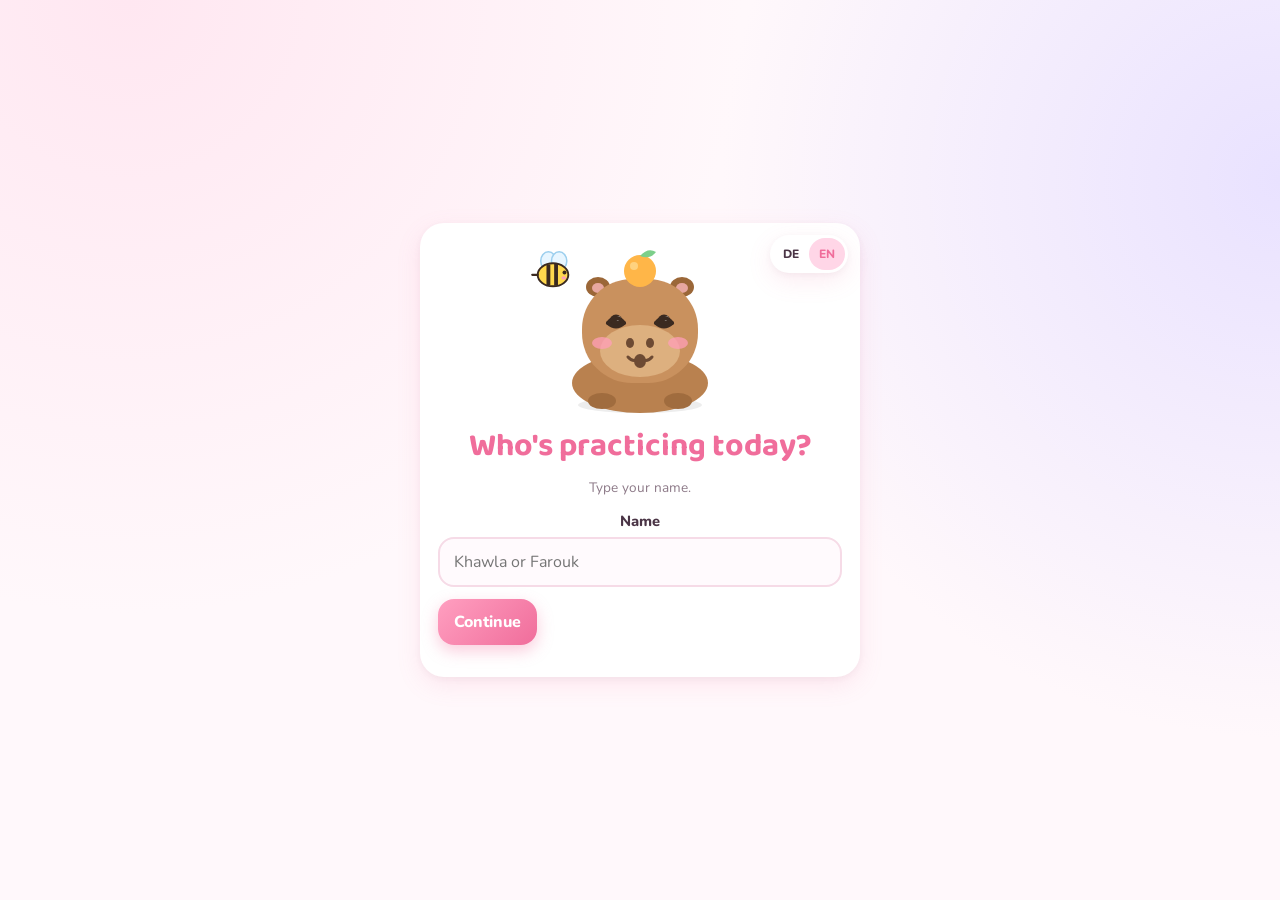
==== index.html @ 5848503c "Record by holding the microphone instead of stopping on silence. The mic stays open while the button" ====
<!doctype html>
<html lang="de">
<head>
  <meta charset="utf-8" />
  <meta name="viewport" content="width=device-width, initial-scale=1, viewport-fit=cover" />
  <title>Khawlas Aussprache-Garten 🐹🐝</title>
  <meta name="description" content="Deutsche Aussprache üben – German pronunciation practice for Khawla" />
  <meta name="theme-color" content="#ffd6e7" />
  <link rel="manifest" href="manifest.webmanifest" />
  <link rel="icon" href="icons/icon.svg" type="image/svg+xml" />
  <link rel="apple-touch-icon" href="icons/icon-192.png" />
  <meta name="apple-mobile-web-app-capable" content="yes" />
  <meta name="mobile-web-app-capable" content="yes" />
  <link rel="preconnect" href="https://fonts.googleapis.com" />
  <link rel="preconnect" href="https://fonts.gstatic.com" crossorigin />
  <link href="https://fonts.googleapis.com/css2?family=Baloo+2:wght@600;700;800&family=Nunito:wght@400;600;700;800&display=swap" rel="stylesheet" />
  <link rel="stylesheet" href="styles.css" />
</head>
<body>
  <canvas id="confetti" aria-hidden="true"></canvas>

  <!-- Reusable mascot (capybara with a yuzu + a little bee) -->
  <svg width="0" height="0" style="position:absolute" aria-hidden="true">
    <defs>
      <symbol id="capy" viewBox="0 0 200 170">
        <ellipse cx="100" cy="160" rx="62" ry="8" fill="#000" opacity=".07"/>
        <ellipse cx="100" cy="138" rx="68" ry="30" fill="#b9814f"/>
        <ellipse cx="62" cy="156" rx="14" ry="8" fill="#a06c3e"/>
        <ellipse cx="138" cy="156" rx="14" ry="8" fill="#a06c3e"/>
        <g class="capy-ears">
          <ellipse class="ear-l" cx="58" cy="42" rx="12" ry="10" fill="#9b6738"/>
          <ellipse class="ear-r" cx="142" cy="42" rx="12" ry="10" fill="#9b6738"/>
          <ellipse cx="58" cy="43" rx="6" ry="5" fill="#e7a7a0"/>
          <ellipse cx="142" cy="43" rx="6" ry="5" fill="#e7a7a0"/>
        </g>
        <rect x="42" y="34" width="116" height="104" rx="50" fill="#c9915e"/>
        <ellipse cx="100" cy="106" rx="40" ry="26" fill="#ddb07f"/>
        <g class="eyes-open">
          <circle cx="76" cy="76" r="6.5" fill="#3b2a20"/>
          <circle cx="124" cy="76" r="6.5" fill="#3b2a20"/>
          <circle cx="78.5" cy="73.5" r="2.2" fill="#fff"/>
          <circle cx="126.5" cy="73.5" r="2.2" fill="#fff"/>
        </g>
        <g class="eyes-happy" fill="none" stroke="#3b2a20" stroke-width="4" stroke-linecap="round">
          <path d="M68 78 q8 -10 16 0"/>
          <path d="M116 78 q8 -10 16 0"/>
        </g>
        <g class="eyes-sleepy" fill="none" stroke="#3b2a20" stroke-width="4" stroke-linecap="round">
          <path d="M68 78 q8 7 16 0"/>
          <path d="M116 78 q8 7 16 0"/>
        </g>
        <ellipse cx="62" cy="98" rx="10" ry="6" fill="#ff9fb8" opacity=".75"/>
        <ellipse cx="138" cy="98" rx="10" ry="6" fill="#ff9fb8" opacity=".75"/>
        <ellipse cx="90" cy="98" rx="4" ry="5" fill="#6d4a33"/>
        <ellipse cx="110" cy="98" rx="4" ry="5" fill="#6d4a33"/>
        <path class="mouth-smile" d="M88 112 q6 7 12 0 q6 7 12 0" fill="none" stroke="#6d4a33" stroke-width="3" stroke-linecap="round"/>
        <ellipse class="mouth-o" cx="100" cy="116" rx="6" ry="7" fill="#6d4a33"/>
        <!-- yuzu on head -->
        <g class="yuzu">
          <circle cx="100" cy="26" r="16" fill="#ffb648"/>
          <circle cx="94" cy="21" r="4" fill="#ffd27f"/>
          <path d="M100 11 q8 -9 16 -4 q-6 8 -16 4z" fill="#7ccf8a"/>
        </g>
      </symbol>
      <symbol id="bee" viewBox="0 0 60 50">
        <ellipse class="wing" cx="24" cy="12" rx="10" ry="12" fill="#e8f6ff" stroke="#9ccfee" stroke-width="2"/>
        <ellipse class="wing" cx="38" cy="12" rx="10" ry="12" fill="#e8f6ff" stroke="#9ccfee" stroke-width="2"/>
        <ellipse cx="30" cy="30" rx="20" ry="15" fill="#ffd84d" stroke="#3b2a20" stroke-width="2.5"/>
        <path d="M24 16.5 v27 M34 15.6 v28.8" stroke="#3b2a20" stroke-width="5"/>
        <circle cx="45" cy="27" r="2.6" fill="#3b2a20"/>
        <path d="M10 30 l-7 0" stroke="#3b2a20" stroke-width="3" stroke-linecap="round"/>
        <ellipse cx="44" cy="34" rx="3" ry="2" fill="#ff9fb8"/>
      </symbol>
      <symbol id="mic" viewBox="0 0 24 24">
        <path fill="currentColor" d="M12 15a3.5 3.5 0 0 0 3.5-3.5v-6a3.5 3.5 0 1 0-7 0v6A3.5 3.5 0 0 0 12 15Zm6-3.5a1 1 0 1 0-2 0 4 4 0 0 1-8 0 1 1 0 1 0-2 0 6 6 0 0 0 5 5.91V20H8.5a1 1 0 1 0 0 2h7a1 1 0 1 0 0-2H13v-2.59a6 6 0 0 0 5-5.91Z"/>
      </symbol>
    </defs>
  </svg>

  <div id="gate" class="gate">
    <div class="gate-card card">
      <div class="lang-switch" role="group" data-i18n-aria="nav.lang" aria-label="Language">
        <button type="button" data-lang="de" aria-pressed="false">DE</button>
        <button type="button" data-lang="en" aria-pressed="true">EN</button>
      </div>
      <div class="mascot-big" aria-hidden="true">
        <svg class="capy-svg"><use href="#capy"/></svg>
        <svg class="bee-svg"><use href="#bee"/></svg>
      </div>
      <h1 data-i18n="gate.title">Who's practicing today?</h1>
      <p class="muted" data-i18n="gate.lead">Type your name.</p>
      <label class="label" for="nameInput" data-i18n="gate.name">Name</label>
      <input id="nameInput" autocomplete="nickname" autocapitalize="words" data-i18n-placeholder="gate.placeholder" placeholder="Khawla or Farouk" />
      <div class="row">
        <button class="btn btn-primary" id="nameGo" type="button" data-i18n="gate.go">Continue</button>
      </div>
      <p class="status small" id="nameError"></p>
    </div>
  </div>

  <div id="loveModal" class="gate love-layer" hidden>
    <div class="gate-card card" role="dialog" aria-modal="true" aria-labelledby="loveTitle">
      <div class="mascot-mini happy" aria-hidden="true"><svg class="capy-svg"><use href="#capy"/></svg></div>
      <h2 id="loveTitle" data-i18n="love.title">Do you love me?</h2>
      <p class="muted" data-i18n="love.sub">Just a tiny question.</p>
      <button class="btn btn-primary love-yes" id="loveYes" type="button" data-i18n="love.yes">Yes, of course 💛</button>
      <div class="love-arena" id="loveArena">
        <button class="btn btn-ghost love-no" id="loveNo" type="button" tabindex="-1" data-i18n="love.no">No</button>
      </div>
      <p class="muted small" data-i18n="love.hint">The No button is shy.</p>
    </div>
  </div>

  <div id="faroukModal" class="gate" hidden>
    <div class="gate-card card" role="dialog" aria-modal="true" aria-labelledby="faroukTitle">
      <div class="mascot-mini" aria-hidden="true"><svg class="capy-svg"><use href="#capy"/></svg></div>
      <h2 id="faroukTitle" data-i18n="farouk.title">Hi Farouk 🐹</h2>
      <p class="muted" data-i18n="farouk.lead">This is the admin garden. Just for you.</p>
      <button class="btn btn-primary" id="faroukYes" type="button" data-i18n="farouk.go">Open the garden</button>
    </div>
  </div>

  <div class="app" id="app" hidden>
    <header class="topbar">
      <div class="hello">
        <div class="kapi-wrap">
          <button type="button" class="mascot-mini pet-target" id="mascotMini" data-i18n-aria="kapi.pet" aria-label="Pet Kapi">
            <svg class="capy-svg"><use href="#capy"/></svg>
            <span class="pet-count" id="petCount" aria-live="polite">0</span>
          </button>
          <button type="button" class="pet-mute" id="petMute" aria-pressed="false" data-i18n-aria="kapi.soundOn" aria-label="Kapi sound on" data-i18n-title="kapi.chirp" title="Kapi makes a sound">🔊</button>
        </div>
        <div>
          <h1 id="helloTitle">Hi!</h1>
          <p class="sub" id="helloSub" data-i18n="greet.ready">Ready for a little German?</p>
        </div>
      </div>
      <div class="chips">
        <span class="chip" id="whoChip">…</span>
        <span class="chip chip-streak" data-i18n-title="chip.streak" title="Day streak">🔥 <b id="streakCount">0</b></span>
        <span class="chip chip-stars" data-i18n-title="chip.stars" title="Stars">⭐ <b id="starCount">0</b></span>
        <div class="lang-switch" id="langSwitchApp" role="group" data-i18n-aria="nav.lang" aria-label="Language">
          <button type="button" data-lang="de" aria-pressed="false">DE</button>
          <button type="button" data-lang="en" aria-pressed="true">EN</button>
        </div>
        <span class="chip chip-demo" id="demoBadge" hidden data-i18n-title="chip.demo" title="Demo mode: simulated scores">DEMO</span>
      </div>
    </header>

    <nav class="bottom-nav" data-i18n-aria="nav.label" aria-label="Navigation">
      <button class="tab active" data-view="practice"><span class="tab-ico">🎤</span><span class="tab-label" data-i18n="tab.practice">Practice</span></button>
      <button class="tab" data-view="review"><span class="tab-ico">🔁</span><span class="tab-label" data-i18n="tab.review">Review</span></button>
      <button class="tab" data-view="progress"><span class="tab-ico">🌷</span><span class="tab-label" data-i18n="tab.progress">Progress</span></button>
      <button class="tab" data-view="settings"><span class="tab-ico">⚙️</span><span class="tab-label" data-i18n="tab.more">More</span></button>
    </nav>

    <main id="view-practice" class="view active" data-i18n-aria="tab.practice" aria-label="Practice">
      <div class="next-bar" id="nextBar">
        <button class="btn btn-primary" id="weiterBtn" type="button" data-i18n="next.continue">Continue →</button>
        <button class="btn btn-soft" id="pathToggle" type="button" aria-expanded="false" data-i18n="next.lessons">🗺️ Lessons</button>
        <button class="btn btn-ghost" id="reviewJump" type="button">🔁 <b id="reviewCount">0</b></button>
      </div>
      <p class="muted small" id="nextHint"></p>

      <section class="card path-card" id="pathWrap" hidden>
        <div class="card-head">
          <h2><span data-i18n="lessons.title">Lessons</span> <small data-i18n="lessons.sub">Units</small></h2>
          <button class="btn btn-ghost" id="pathClose" type="button" data-i18n="next.close">Close</button>
        </div>
        <div class="unit-path" id="pathGrid"></div>
        <div id="unitDetail" hidden>
          <h3 class="h3" id="unitDetailTitle" data-i18n="lessons.one">Lesson</h3>
          <div class="sentence-list" id="unitSentences"></div>
        </div>
      </section>

      <div class="practice-grid">
        <section class="col-left">
          <article class="card sentence-card" id="sentenceCard">
            <div class="card-head">
              <span class="pill" id="deckLabel" data-i18n="lessons.one">Lesson</span>
              <span class="best-stars" id="bestStars" data-i18n-title="best.title" title="Best score">☆☆☆</span>
            </div>

            <div id="deckSentence">
              <p class="german" id="germanText" lang="de">…</p>
              <p class="english" id="englishText" lang="en">…</p>
            </div>

            <div id="customBox" hidden>
              <label for="customInput" class="label" data-i18n="free.label">Your own sentence</label>
              <textarea id="customInput" lang="de" rows="3" maxlength="300" data-i18n-placeholder="free.placeholder" placeholder="e.g. Ich liebe Capybaras und Bienen."></textarea>
              <div class="row">
                <button class="btn btn-soft" id="useCustom" type="button" data-i18n="free.use">✨ Practice this sentence</button>
              </div>
            </div>

            <div class="row tools">
              <button class="btn btn-soft" id="playNormal" type="button" data-i18n="listen" data-i18n-aria="listen.aria" aria-label="Listen">🔊 Listen</button>
              <button class="btn btn-soft" id="playSlow" type="button" data-i18n="slow" data-i18n-aria="slow.aria" aria-label="Listen slowly">🐢 Slow</button>
              <button class="btn btn-ghost" id="toggleTrans" type="button" data-i18n-aria="trans.aria" aria-label="Show or hide the English translation">🙈 EN</button>
            </div>

            <div class="row">
              <button class="btn btn-primary" id="weiterBtn2" type="button" data-i18n="next.continue">Continue →</button>
              <button class="btn btn-ghost" id="freeToggle" type="button" data-i18n="free.toggle">✏️ Own sentence</button>
            </div>

            <ul class="tips" id="tips"></ul>
          </article>

          <section class="card record-card">
            <div class="record-wrap">
              <div class="rings" aria-hidden="true"><span></span><span></span><span></span></div>
              <button class="record-btn" id="recordBtn" type="button" data-i18n-aria="record.aria" aria-label="Record">
                <svg class="mic-icon"><use href="#mic"/></svg>
              </button>
            </div>
            <p class="rec-meta" id="recMeta" hidden>
              <span id="recTimer">0:00</span>
              <span class="level" id="recLevel" aria-hidden="true"><span id="recLevelFill"></span></span>
            </p>
            <p class="status" id="status" data-i18n="status.tap">Hold to speak</p>
            <p class="hint" id="hint" data-i18n="hint.ready">Hold the microphone and read the sentence out loud. 🐹</p>
          </section>
        </section>

        <section class="col-right">
          <article class="card result-card" id="resultCard" hidden aria-live="polite">
            <div class="result-top">
              <div class="score-ring" id="scoreRing" style="--p:0">
                <div class="score-inner"><b id="pronScore">0</b><small data-i18n="score.points">Points</small></div>
              </div>
              <div class="result-msg">
                <div class="earned" id="earnedStars">⭐⭐⭐</div>
                <p class="msg-de" id="msgDe">Super!</p>
                <p class="msg-en" id="msgEn">Great!</p>
              </div>
            </div>
            <div class="bars" id="bars"></div>
            <h3 class="h3"><span data-i18n="result.words">Your words</span> <small data-i18n="result.wordsHint">(tap for sounds)</small></h3>
            <div class="words" id="words"></div>
            <div class="legend">
              <span><i class="dot good"></i>≥ 80</span>
              <span><i class="dot ok"></i>60–79</span>
              <span><i class="dot bad"></i>&lt; 60</span>
              <span><i class="dot miss"></i><span data-i18n="legend.miss">missed</span></span>
            </div>
            <p class="heard" id="heard"></p>
            <div class="row">
              <button class="btn btn-soft" id="againBtn" type="button" data-i18n="again">🔁 Again</button>
              <button class="btn btn-primary" id="nextAfter" type="button" data-i18n="next.continue">Continue →</button>
            </div>
          </article>

          <article class="card empty-card" id="emptyCard">
            <button type="button" class="mascot-big pet-target" id="mascotBig" data-i18n-aria="kapi.pet" aria-label="Pet Kapi">
              <svg class="capy-svg"><use href="#capy"/></svg>
              <svg class="bee-svg"><use href="#bee"/></svg>
              <span class="pet-count">0</span>
            </button>
            <p class="pet-hint" data-i18n="empty.pet">Pet me</p>
            <p class="bubble" id="bubble" data-i18n="empty.bubble">Listen to the sentence, then tap the mic. You've got this! 💛</p>
          </article>
        </section>
      </div>
    </main>

    <main id="view-review" class="view" data-i18n-aria="tab.review" aria-label="Review">
      <section class="card" id="reviewCard">
        <h2><span data-i18n="review.title">Review 🔁</span> <small data-i18n="review.sub">Due today</small></h2>
        <p class="muted" id="reviewLead" data-i18n="review.none">Nothing is due today. New sentences are waiting in Practice.</p>
        <div class="row">
          <button class="btn btn-primary" id="startReview" type="button" data-i18n="review.start">Review today</button>
        </div>
        <ul class="recent" id="reviewList"></ul>
      </section>
      <section class="card" id="drillCard">
        <h3 class="h3" data-i18n="weak.title">Weak sounds</h3>
        <p class="muted" id="weakLead" data-i18n="weak.empty">After a few tries, ü, ö, ch, r and the others show up here.</p>
        <div id="weakList" class="weak-list"></div>
        <div class="row">
          <button class="btn btn-soft" id="startDrill" type="button" data-i18n="weak.start">Start a short drill</button>
        </div>
      </section>
    </main>

    <main id="view-progress" class="view" data-i18n-aria="tab.progress" aria-label="Progress">
      <section class="card">
        <h2><span data-i18n="progress.title">Your progress 🌷</span> <small data-i18n="progress.sub">At a glance</small></h2>
        <div class="stats">
          <div class="stat"><span>🔥</span><b id="pStreak">0</b><small data-i18n="stat.streak">Day streak</small></div>
          <div class="stat"><span>⭐</span><b id="pStars">0</b><small data-i18n="stat.stars">Stars</small></div>
          <div class="stat"><span>🎤</span><b id="pAttempts">0</b><small data-i18n="stat.tries">Tries</small></div>
          <div class="stat"><span>💯</span><b id="pAvg">–</b><small data-i18n="stat.avg">Avg score</small></div>
        </div>
      </section>
      <section class="card">
        <h3 class="h3" data-i18n="week.title">Last 7 days</h3>
        <div class="week" id="week"></div>
      </section>
      <section class="card">
        <h3 class="h3" data-i18n="units.title">Lessons</h3>
        <div id="levelProgress"></div>
      </section>
      <section class="card">
        <h3 class="h3" data-i18n="recent.title">Recent practice</h3>
        <ul class="recent" id="recent"></ul>
      </section>
      <section class="card only-admin" id="khawlaCard">
        <h2><span data-i18n="her.title">Khawla's progress 🌷</span> <small data-i18n="her.sub">from her phone, when sync is on</small></h2>
        <p class="status small" id="khawlaSync"></p>
        <div class="stats" id="khawlaStats"></div>
        <div id="khawlaUnits"></div>
        <h3 class="h3" data-i18n="her.recent">Her recent tries</h3>
        <ul class="recent" id="khawlaRecent"></ul>
        <div class="row">
          <button class="btn btn-soft" id="refreshKhawla" type="button" data-i18n="her.pull">🔄 Fetch from the cloud</button>
        </div>
      </section>
    </main>

    <main id="view-settings" class="view" data-i18n-aria="tab.more" aria-label="More">
      <section class="card" id="settingsCard">
        <h2><span data-i18n="you.title">For you 💛</span> <small id="settingsWho">Khawla</small></h2>
        <div class="toggle-row">
          <div>
            <b data-i18n="trans.title">Show translation</b>
            <p class="muted" data-i18n="trans.help">English line under the German sentence.</p>
          </div>
          <label class="switch"><input type="checkbox" id="transToggle"><span></span></label>
        </div>
        <p class="status small" id="syncStatus"></p>
        <div class="row">
          <button class="btn btn-soft" id="showGuide" type="button" data-i18n="guide.again">🐹 Show guide again</button>
          <button class="btn btn-soft" id="exportMine" type="button" data-i18n="export.mine">⬇️ Export progress</button>
          <button class="btn btn-ghost" id="importMine" type="button" data-i18n="import.mine">⬆️ Import</button>
          <input id="importFile" type="file" accept="application/json,.json" hidden />
        </div>
        <div class="row">
          <button class="btn btn-ghost danger" id="logoutBtn" type="button" data-i18n="logout">🚪 Log out</button>
        </div>
      </section>

      <section class="card only-admin">
        <h2><span data-i18n="azure.title">Azure ⚙️</span> <small data-i18n="azure.sub">Farouk only · admin</small></h2>
        <div class="toggle-row">
          <div>
            <b data-i18n="demo.title">Demo mode</b>
            <p class="muted" data-i18n="demo.help">Simulated scores, no key needed. Applies to both people on this device.</p>
          </div>
          <label class="switch"><input type="checkbox" id="demoToggle"><span></span></label>
        </div>
        <label class="label" for="keyInput" data-i18n="key.label">Azure Speech key</label>
        <div class="input-row">
          <input id="keyInput" type="password" autocomplete="off" spellcheck="false" data-i18n-placeholder="key.placeholder" placeholder="stored only on this device">
          <button class="btn btn-ghost" id="showKey" type="button" data-i18n-aria="key.show" aria-label="Show key">👁️</button>
        </div>
        <label class="label" for="regionInput" data-i18n="region.label">Region</label>
        <input id="regionInput" list="regions" autocomplete="off" spellcheck="false" placeholder="northeurope">
        <datalist id="regions">
          <option value="northeurope"><option value="westeurope"><option value="germanywestcentral">
          <option value="francecentral"><option value="swedencentral"><option value="uksouth">
          <option value="eastus"><option value="eastus2"><option value="westus2"><option value="centralindia">
          <option value="southeastasia"><option value="japaneast"><option value="australiaeast">
        </datalist>
        <label class="label" for="voiceSelect" data-i18n="voice.label">Voice (Azure)</label>
        <select id="voiceSelect">
          <option value="de-DE-KatjaNeural" data-i18n="voice.katja">Katja (female)</option>
          <option value="de-DE-AmalaNeural" data-i18n="voice.amala">Amala (female)</option>
          <option value="de-DE-SeraphinaMultilingualNeural" data-i18n="voice.seraphina">Seraphina (female)</option>
          <option value="de-DE-ConradNeural" data-i18n="voice.conrad">Conrad (male)</option>
          <option value="de-DE-FlorianMultilingualNeural" data-i18n="voice.florian">Florian (male)</option>
        </select>
        <div class="toggle-row">
          <div>
            <b data-i18n="prosody.title">Request prosody</b>
            <p class="muted" data-i18n="prosody.help">Azure currently returns the prosody score only for English (en-US).</p>
          </div>
          <label class="switch"><input type="checkbox" id="prosodyToggle"><span></span></label>
        </div>
        <div class="row">
          <button class="btn btn-primary" id="saveSettings" type="button" data-i18n="save">💾 Save</button>
          <button class="btn btn-soft" id="testConn" type="button" data-i18n="test">🔌 Test connection</button>
        </div>
        <p class="status small" id="settingsStatus"></p>
      </section>

      <section class="card only-admin">
        <h2><span data-i18n="cloud.title">Cloud sync ☁️</span> <small data-i18n="cloud.sub">Firebase</small></h2>
        <p class="muted" data-i18n="cloud.lead">Public web-app values from the Firebase project settings. Not an admin SDK key. The steps are in the README.</p>
        <label class="label" for="fbApiKey">apiKey</label>
        <input id="fbApiKey" autocomplete="off" spellcheck="false" placeholder="AIza…">
        <label class="label" for="fbAuthDomain">authDomain</label>
        <input id="fbAuthDomain" autocomplete="off" spellcheck="false" placeholder="projekt.firebaseapp.com">
        <label class="label" for="fbProjectId">projectId</label>
        <input id="fbProjectId" autocomplete="off" spellcheck="false" placeholder="projekt-id">
        <label class="label" for="fbAppId">appId</label>
        <input id="fbAppId" autocomplete="off" spellcheck="false" placeholder="1:…:web:…">
        <label class="label" for="syncPassword" data-i18n="cloud.pw">Sync password</label>
        <input id="syncPassword" type="password" autocomplete="off" spellcheck="false" data-i18n-placeholder="cloud.pwPh" placeholder="Password for both Firebase users">
        <div class="row">
          <button class="btn btn-primary" id="saveSync" type="button" data-i18n="cloud.save">💾 Save sync</button>
          <button class="btn btn-soft" id="testSync" type="button" data-i18n="cloud.test">🔌 Test sync</button>
        </div>
        <p class="status small" id="syncAdminStatus"></p>
        <h3 class="h3" data-i18n="setup.title">Set up Khawla's phone</h3>
        <p class="muted" data-i18n="setup.lead">The link contains the Firebase web config and the sync password. Anyone with the link can read the progress. Tick the Azure key only if her phone should score for real.</p>
        <div class="toggle-row">
          <div>
            <b data-i18n="setup.azure">Include the Azure key</b>
            <p class="muted" data-i18n="setup.azureHelp">The speech key will be inside the URL. Don't forward that link.</p>
          </div>
          <label class="switch"><input type="checkbox" id="includeAzure"><span></span></label>
        </div>
        <div class="row">
          <button class="btn btn-soft" id="makeSetup" type="button" data-i18n="setup.make">🔗 Make link and QR</button>
        </div>
        <input id="setupLink" readonly spellcheck="false" data-i18n-placeholder="setup.ph" placeholder="The link shows up here.">
        <img id="setupQr" data-i18n-alt="setup.qr" alt="QR code for Khawla's phone" hidden>
      </section>

      <section class="card only-admin">
        <h2><span data-i18n="custom.title">Custom lesson ✏️</span> <small data-i18n="custom.sub">your own</small></h2>
        <label class="label" for="customTitle" data-i18n="custom.name">Title</label>
        <input id="customTitle" maxlength="60" data-i18n-placeholder="custom.namePh" placeholder="e.g. At the bakery">
        <label class="label" for="customEmoji" data-i18n="custom.emoji">Emoji</label>
        <input id="customEmoji" maxlength="4" placeholder="🥐">
        <label class="label" for="customLevel" data-i18n="custom.level">Level</label>
        <select id="customLevel">
          <option>A1</option>
          <option>A2</option>
          <option>B1</option>
        </select>
        <label class="label" for="customLines" data-i18n="custom.lines">Sentences · one line: German | English</label>
        <textarea id="customLines" rows="5" placeholder="Ich hätte gern ein Croissant. | I'd like a croissant."></textarea>
        <div class="row">
          <button class="btn btn-primary" id="addUnit" type="button" data-i18n="custom.add">Add lesson</button>
        </div>
        <div id="customUnitList"></div>
      </section>

      <section class="card only-admin">
        <h2 data-i18n="backup.title">Reset & backup</h2>
        <div class="toggle-row">
          <div>
            <b data-i18n="backup.key">Include the Azure key in the backup file</b>
            <p class="muted" data-i18n="backup.keyHelp">The file will then be secret.</p>
          </div>
          <label class="switch"><input type="checkbox" id="exportKey"><span></span></label>
        </div>
        <div class="row">
          <button class="btn btn-soft" id="exportAll" type="button" data-i18n="backup.all">⬇️ Export everything</button>
          <button class="btn btn-ghost danger" id="resetMine" type="button" data-i18n="backup.me">🗑️ Delete my progress</button>
          <button class="btn btn-ghost danger" id="resetKhawla" type="button" data-i18n="backup.her">🗑️ Delete Khawla's progress</button>
        </div>
      </section>

      <section class="card info">
        <h3 class="h3" data-i18n="info.title">Good to know</h3>
        <ul>
          <li data-i18n="info.1">🔒 Progress stays on this device and, when sync is on, in your Firebase project.</li>
          <li data-i18n="info.2">🎤 The microphone needs HTTPS. GitHub Pages is HTTPS.</li>
          <li data-i18n="info.3">📱 Add it to the home screen and it behaves like an app.</li>
          <li data-i18n="info.4">☁️ Without a Firebase project you can still practice; phones just won't sync.</li>
        </ul>
        <p class="muted small" id="secureNote"></p>
      </section>
    </main>
  </div>

  <div class="sheet-backdrop" id="sheetBackdrop" hidden></div>
  <aside class="sheet" id="sheet" role="dialog" aria-modal="true" aria-labelledby="sheetWord" hidden>
    <div class="sheet-handle"></div>
    <div class="sheet-head">
      <h3 id="sheetWord" lang="de">Wort</h3>
      <span class="pill" id="sheetScore">0</span>
    </div>
    <p class="muted" id="sheetError"></p>
    <div class="phonemes" id="phonemes"></div>
    <div class="row">
      <button class="btn btn-soft" id="sheetPlay" type="button" data-i18n="sheet.play">🔊 Hear the word</button>
      <button class="btn btn-ghost" id="sheetClose" type="button" data-i18n="sheet.close">Close</button>
    </div>
  </aside>

  <div class="toast" id="toast" role="status" aria-live="polite"></div>

  <div id="guide" class="guide" hidden>
    <div class="guide-blocker"></div>
    <div class="guide-hole" id="guideHole"></div>
    <div class="guide-card" id="guideCard" role="dialog" aria-modal="true" aria-labelledby="guideText">
      <div class="guide-kapi happy" aria-hidden="true"><svg class="capy-svg"><use href="#capy"/></svg></div>
      <p id="guideText"></p>
      <div class="guide-actions">
        <button class="btn btn-ghost" id="guideSkip" type="button">Skip</button>
        <span class="guide-count" id="guideCount">1 / 6</span>
        <button class="btn btn-primary" id="guideNext" type="button">Next</button>
      </div>
    </div>
  </div>

  <script src="vendor/qrcode.js"></script>
  <script src="i18n.js"></script>
  <script src="sentences.js"></script>
  <script src="logic.js"></script>
  <script src="app.js"></script>
</body>
</html>
---- styles.css ----
:root{
  --pink:#ffd6e7; --pink-2:#ff9fc0; --pink-3:#f06d9b;
  --mint:#c9f2e0; --mint-2:#5cc8a0;
  --lav:#e4dcff; --lav-2:#9b87f5;
  --sun:#fff1b8; --sun-2:#ffc93c;
  --peach:#ffe3cf; --sky:#d6efff;
  --bg:#fff8fb; --card:#ffffff; --ink:#4a3445; --muted:#8d7a88;
  --good:#3fbf7f; --good-bg:#dcf7e9;
  --ok:#f2b01e;  --ok-bg:#fff2c9;
  --bad:#ef5b6e; --bad-bg:#ffe0e4;
  --miss:#b9adb6; --miss-bg:#f1edf0;
  --radius:24px; --shadow:0 8px 24px rgba(240,109,155,.13), 0 2px 6px rgba(74,52,69,.05);
  --font: "Nunito", ui-rounded, "SF Pro Rounded", system-ui, -apple-system, "Segoe UI", Roboto, sans-serif;
  --font-head: "Baloo 2", "Nunito", ui-rounded, system-ui, sans-serif;
}
*{box-sizing:border-box}
html,body{margin:0;padding:0}
body{
  font-family:var(--font); color:var(--ink); min-height:100vh; min-height:100dvh;
  background:
    radial-gradient(circle at 10% 0%, #ffe7f1 0, transparent 40%),
    radial-gradient(circle at 100% 20%, #e9e2ff 0, transparent 35%),
    radial-gradient(circle at 0% 100%, #dff7ec 0, transparent 40%),
    var(--bg);
  -webkit-tap-highlight-color:transparent;
}
button{font:inherit;color:inherit;cursor:pointer;touch-action:manipulation}
[hidden]{display:none!important}
.app{max-width:1120px;margin:0 auto;padding:max(14px, env(safe-area-inset-top)) 16px calc(96px + env(safe-area-inset-bottom))}

/* ---------- top bar ---------- */
.topbar{display:flex;align-items:center;justify-content:space-between;gap:10px;margin-bottom:14px;flex-wrap:wrap}
.hello{display:flex;align-items:center;gap:10px;min-width:0}
.hello h1{font-family:var(--font-head);font-size:1.6rem;line-height:1.05;margin:0;color:var(--pink-3);overflow-wrap:anywhere}
.hello .sub{margin:2px 0 0;font-size:.85rem;color:var(--muted);overflow-wrap:anywhere}
.hello > div{min-width:0}
.wave{display:inline-block;animation:wave 2.4s ease-in-out infinite;transform-origin:70% 70%}
@keyframes wave{0%,60%,100%{transform:rotate(0)}10%,30%{transform:rotate(16deg)}20%,40%{transform:rotate(-8deg)}}
.mascot-mini{width:56px;height:48px;flex:0 0 auto}
.capy-svg{width:100%;height:100%;overflow:visible}
.chips{display:flex;gap:6px}
.chip{background:#fff;border-radius:999px;padding:6px 12px;font-weight:800;box-shadow:var(--shadow);font-size:.95rem;white-space:nowrap}
.chip-demo{background:var(--lav);color:#5a45c9;font-size:.75rem;letter-spacing:.08em;display:flex;align-items:center}

/* ---------- views ---------- */
.view{display:none;animation:pop .35s ease}
.view.active{display:block}
@keyframes pop{from{opacity:0;transform:translateY(8px)}to{opacity:1;transform:none}}

.card{background:var(--card);border-radius:var(--radius);box-shadow:var(--shadow);padding:18px;margin-bottom:14px;position:relative}
h2{font-family:var(--font-head);margin:0 0 12px;font-size:1.45rem;color:var(--pink-3)}
h2 small,.h3 small{font-family:var(--font);font-weight:600;color:var(--muted);font-size:.8rem}
.h3{font-family:var(--font-head);font-size:1.1rem;margin:14px 0 8px}
.muted{color:var(--muted);margin:2px 0 0;font-size:.85rem}
.small{font-size:.85rem}
.row{display:flex;gap:10px;flex-wrap:wrap;margin-top:12px}
.pill{background:var(--pink);color:var(--pink-3);font-weight:800;border-radius:999px;padding:4px 12px;font-size:.85rem}

/* ---------- levels ---------- */
.levels{display:flex;gap:8px;overflow-x:auto;padding:2px 2px 10px;scrollbar-width:none}
.levels::-webkit-scrollbar{display:none}
.level{flex:1 0 auto;border:0;background:#fff;border-radius:18px;padding:10px 14px;font-weight:800;box-shadow:var(--shadow);transition:transform .15s, background .2s;min-height:44px}
.level.active{background:linear-gradient(135deg,var(--pink-2),var(--lav-2));color:#fff;transform:translateY(-1px)}

/* ---------- layout ---------- */
.practice-grid{display:grid;grid-template-columns:1fr;gap:0}
@media (min-width:900px){
  .practice-grid{grid-template-columns:1.05fr 1fr;gap:16px;align-items:start}
  .col-right{position:sticky;top:84px}
  .hello h1{font-size:2rem}
  .mascot-mini{width:70px;height:60px}
  .mascot-mini.pet-target{width:84px;height:72px}
}

/* ---------- sentence card ---------- */
.sentence-card{background:linear-gradient(160deg,#fff 0%,#fff 60%,#fff3f8 100%)}
.card-head{display:flex;justify-content:space-between;align-items:center}
.best-stars{color:var(--sun-2);font-size:1.2rem;letter-spacing:2px}
.german{font-family:var(--font-head);font-weight:700;font-size:clamp(1.45rem,5.6vw,2rem);line-height:1.25;margin:14px 0 4px;color:#3d2638}
.german.small{font-size:1.15rem}
.english{color:var(--muted);margin:0 0 4px;font-style:italic}
.english.hide{filter:blur(6px);user-select:none}
.tools{flex-wrap:nowrap}
.tools .btn{flex:1 1 auto;padding:12px 10px}
.tools #toggleTrans{flex:0 0 auto}
.label{display:block;font-weight:800;margin:14px 0 6px;font-size:.92rem}
textarea,input,select{width:100%;border:2px solid #f6dbe7;border-radius:16px;padding:12px 14px;font:inherit;color:var(--ink);background:#fffafd;outline:none;transition:border .2s;font-size:1rem}
textarea:focus,input:focus,select:focus{border-color:var(--pink-2)}
textarea{resize:vertical;font-family:var(--font-head);font-size:1.15rem}
.input-row{display:flex;gap:8px}

.btn{border:0;border-radius:16px;padding:12px 16px;font-weight:800;min-height:46px;transition:transform .12s, box-shadow .2s, background .2s}
.btn:active{transform:scale(.96)}
.btn-primary{background:linear-gradient(135deg,var(--pink-2),var(--pink-3));color:#fff;box-shadow:0 6px 16px rgba(240,109,155,.35)}
.btn-soft{background:var(--lav);color:#4c3aa8}
.btn-ghost{background:#f8f1f5;color:var(--ink)}
.btn.danger{color:var(--bad)}
.btn:disabled{opacity:.5}

.nav-arrows{display:flex;align-items:center;justify-content:space-between;gap:8px;margin-top:14px}
.btn-round{width:46px;height:46px;border-radius:50%;border:0;background:var(--pink);color:var(--pink-3);font-size:1.7rem;font-weight:800;line-height:1;flex:0 0 auto}
.btn-round:active{transform:scale(.92)}
.dots{display:flex;flex-wrap:wrap;gap:5px;justify-content:center}
.dots button{width:12px;height:12px;border-radius:50%;border:0;padding:0;background:#f1e3ea}
.dots button.done1{background:#ffe7a3}.dots button.done2{background:#ffd34f}.dots button.done3{background:var(--sun-2)}
.dots button.cur{outline:2.5px solid var(--pink-3);outline-offset:1.5px}
.tips{list-style:none;padding:0;margin:12px 0 0;display:grid;gap:6px}
.tips li{background:var(--sky);border-radius:14px;padding:8px 12px;font-size:.85rem}

/* ---------- record ---------- */
.record-card{text-align:center;padding:24px 18px 18px;background:linear-gradient(180deg,#fff,#fdf3ff)}
.record-wrap{position:relative;width:132px;height:132px;margin:0 auto}
.record-btn{position:relative;z-index:2;width:132px;height:132px;border-radius:50%;border:0;
  background:radial-gradient(circle at 35% 30%,#ffb5cf,var(--pink-3));color:#fff;
  box-shadow:0 12px 28px rgba(240,109,155,.45), inset 0 -6px 0 rgba(0,0,0,.08);transition:transform .15s, background .3s;
  touch-action:none;-webkit-touch-callout:none;-webkit-user-select:none;user-select:none;-webkit-user-drag:none}
.record-btn:active{transform:scale(.94)}
.rec-meta{display:flex;align-items:center;justify-content:center;gap:10px;margin:10px 0 0;font-weight:800;font-variant-numeric:tabular-nums}
.level{width:92px;height:8px;border-radius:999px;background:#f6d5e0;overflow:hidden}
.level span{display:block;height:100%;width:0;background:#e0233a;border-radius:999px}
.mic-icon{width:58px;height:58px}
.rings span{position:absolute;inset:0;border-radius:50%;border:3px solid var(--pink-2);opacity:0}
body.listening .rings span{animation:ring 1.8s ease-out infinite}
body.listening .rings span:nth-child(2){animation-delay:.6s}
body.listening .rings span:nth-child(3){animation-delay:1.2s}
body.listening .record-btn{background:radial-gradient(circle at 35% 30%,#ffb4b4,#d61f35);transform:scale(1.08);animation:holdPulse .8s ease-in-out infinite}
@keyframes holdPulse{0%,100%{transform:scale(1.06)}50%{transform:scale(1.14)}}
body.thinking .record-btn{background:radial-gradient(circle at 35% 30%,#e0d7ff,var(--lav-2));animation:wobble 1s ease-in-out infinite}
@keyframes ring{from{transform:scale(1);opacity:.8}to{transform:scale(1.7);opacity:0}}
@keyframes wobble{0%,100%{transform:rotate(0)}25%{transform:rotate(-6deg)}75%{transform:rotate(6deg)}}
.status{font-weight:800;margin:14px 0 2px;font-size:1.05rem}
.hint{color:var(--muted);margin:0;font-size:.9rem}

/* ---------- mascot ---------- */
.empty-card{text-align:center;background:linear-gradient(180deg,#fff,#fff8e6)}
.mascot-big{position:relative;width:200px;height:170px;margin:4px auto 6px}
.bee-svg{position:absolute;width:46px;height:40px;top:6px;left:-10px;animation:fly 6s ease-in-out infinite}
.bee-svg .wing{animation:flap .12s linear infinite alternate;transform-origin:30px 22px}
@keyframes flap{to{transform:scaleY(.6)}}
@keyframes fly{0%{transform:translate(0,0) rotate(-6deg)}25%{transform:translate(150px,-10px) rotate(6deg)}50%{transform:translate(170px,60px) scaleX(-1)}75%{transform:translate(10px,40px) scaleX(-1)}100%{transform:translate(0,0)}}
.capy-svg .eyes-happy,.capy-svg .eyes-sleepy,.capy-svg .mouth-o{display:none}
.happy .capy-svg .eyes-open{display:none}
.happy .capy-svg .eyes-happy{display:inline}
.sleepy .capy-svg .eyes-open,.sleepy .capy-svg .eyes-happy{display:none}
.sleepy .capy-svg .eyes-sleepy{display:inline}
.listen .capy-svg .mouth-smile{display:none}
.listen .capy-svg .mouth-o{display:inline}
.capy-svg .yuzu{animation:bob 3s ease-in-out infinite;transform-origin:100px 30px}
@keyframes bob{0%,100%{transform:translateY(0)}50%{transform:translateY(-3px) rotate(4deg)}}
.happy .capy-svg{animation:hop .6s ease 2}
@keyframes hop{50%{transform:translateY(-10px)}}
.pet-target{position:relative;border:0;background:transparent;padding:0;display:block;touch-action:none;user-select:none;-webkit-user-select:none}
.mascot-mini.pet-target{width:72px;height:62px}
.pet-target:focus-visible{outline:3px solid var(--pink-2);outline-offset:2px;border-radius:18px}
.pet-count{position:absolute;right:-2px;bottom:-2px;background:#fff;color:var(--pink-3);border-radius:999px;font-size:.68rem;font-weight:800;line-height:1;padding:3px 6px;box-shadow:var(--shadow);pointer-events:none}
.mascot-big .pet-count{right:22px;bottom:10px;font-size:.8rem}
.pet-target.petting .capy-svg{animation:wiggle .42s ease}
@keyframes wiggle{0%{transform:rotate(0)}30%{transform:rotate(-9deg) translateY(-3px)}70%{transform:rotate(8deg) translateY(-1px)}100%{transform:rotate(0)}}
.pet-heart{position:absolute;top:6%;z-index:4;pointer-events:none;font-size:1.15rem;line-height:1;animation:petHeart .9s ease-out forwards}
@keyframes petHeart{0%{transform:translate(-50%,0) scale(.55);opacity:1}100%{transform:translate(-50%,-46px) scale(1.15);opacity:0}}
.kapi-wrap{position:relative;flex:0 0 auto}
.pet-mute{position:absolute;top:-6px;right:-8px;z-index:2;width:28px;height:28px;min-height:28px;padding:0;border:0;border-radius:999px;background:#fff;box-shadow:var(--shadow);font-size:.8rem;line-height:1}
.pet-mute[aria-pressed="true"]{background:#f6eef2}
.pet-hint{margin:0;font-weight:800;color:var(--pink-3);font-size:.9rem}
.bubble{background:var(--sun);border-radius:20px;padding:12px 14px;margin:6px 0 0;font-weight:700;position:relative}
.bubble span{font-weight:600;color:var(--muted);font-size:.88rem}
.bubble::before{content:"";position:absolute;top:-10px;left:50%;margin-left:-10px;border:10px solid transparent;border-top:0;border-bottom-color:var(--sun)}

/* ---------- result ---------- */
.result-card{animation:pop .4s ease}
.result-top{display:flex;gap:16px;align-items:center}
.score-ring{--p:0;--c:var(--good);width:116px;height:116px;border-radius:50%;flex:0 0 auto;
  background:conic-gradient(var(--c) calc(var(--p)*1%), #f4ecf1 0);display:grid;place-items:center}
.score-inner{width:90px;height:90px;border-radius:50%;background:#fff;display:grid;place-items:center;align-content:center;line-height:1}
.score-inner b{font-family:var(--font-head);font-size:2.2rem}
.score-inner small{color:var(--muted);font-weight:700;font-size:.75rem}
.earned{font-size:1.5rem;letter-spacing:2px}
.msg-de{font-family:var(--font-head);font-size:1.3rem;font-weight:800;margin:2px 0 0;line-height:1.2}
.msg-en{color:var(--muted);margin:2px 0 0;font-size:.92rem}
.bars{display:grid;gap:10px;margin-top:16px}
.bar{display:grid;grid-template-columns:1fr auto;gap:4px 8px;align-items:center;font-size:.9rem}
.bar .name{font-weight:800}
.bar .name small{color:var(--muted);font-weight:600}
.bar .val{font-weight:800}
.bar .track{grid-column:1/-1;height:12px;background:#f4ecf1;border-radius:999px;overflow:hidden}
.bar .fill{height:100%;border-radius:999px;width:0;transition:width .9s cubic-bezier(.2,.8,.2,1)}
.bar.na .val{color:var(--muted);font-weight:600;font-size:.8rem}
.words{display:flex;flex-wrap:wrap;gap:8px}
.word{border:0;border-radius:14px;padding:8px 12px;font-family:var(--font-head);font-weight:700;font-size:1.1rem;min-height:44px;display:inline-flex;align-items:center;gap:6px;border-bottom:4px solid transparent;transition:transform .12s}
.word:active{transform:scale(.95)}
.word small{font-family:var(--font);font-size:.72rem;font-weight:800;opacity:.75}
.word.good{background:var(--good-bg);border-color:var(--good);color:#1f7a4d}
.word.ok{background:var(--ok-bg);border-color:var(--ok);color:#8a5d00}
.word.bad{background:var(--bad-bg);border-color:var(--bad);color:#b3263a}
.word.miss{background:var(--miss-bg);border-color:var(--miss);color:#7d6f79;text-decoration:line-through}
.word.ins{background:#f0ecff;border-color:var(--lav-2);color:#5a45c9;font-style:italic}
.legend{display:flex;flex-wrap:wrap;gap:12px;margin-top:10px;font-size:.8rem;color:var(--muted);font-weight:700}
.dot{display:inline-block;width:10px;height:10px;border-radius:50%;margin-right:4px;vertical-align:-1px}
.dot.good{background:var(--good)}.dot.ok{background:var(--ok)}.dot.bad{background:var(--bad)}.dot.miss{background:var(--miss)}
.heard{font-size:.85rem;color:var(--muted);margin:10px 0 0}

/* ---------- sheet ---------- */
.sheet-backdrop{position:fixed;inset:0;background:rgba(74,52,69,.35);z-index:40;animation:fade .2s}
@keyframes fade{from{opacity:0}}
.sheet{position:fixed;left:0;right:0;bottom:0;z-index:41;background:#fff;border-radius:28px 28px 0 0;padding:10px 20px calc(20px + env(safe-area-inset-bottom));
  max-height:80vh;overflow:auto;box-shadow:0 -10px 30px rgba(0,0,0,.12);animation:up .28s cubic-bezier(.2,.8,.2,1);max-width:560px;margin:0 auto}
@keyframes up{from{transform:translateY(100%)}}
@media (min-width:900px){.sheet{bottom:50%;transform:translateY(50%);border-radius:28px;animation:fade .2s}}
.sheet-handle{width:44px;height:5px;border-radius:9px;background:#eadbe3;margin:0 auto 10px}
.sheet-head{display:flex;justify-content:space-between;align-items:center}
.sheet-head h3{font-family:var(--font-head);font-size:1.8rem;margin:0}
.phonemes{display:grid;grid-template-columns:repeat(auto-fill,minmax(74px,1fr));gap:8px;margin-top:12px}
.ph{border-radius:16px;padding:10px 6px;text-align:center;border-bottom:4px solid transparent}
.ph b{display:block;font-size:1.35rem;font-family:"Noto Sans","Segoe UI","DejaVu Sans",var(--font)}
.ph small{font-weight:800;font-size:.8rem}
.ph.good{background:var(--good-bg);border-color:var(--good)}
.ph.ok{background:var(--ok-bg);border-color:var(--ok)}
.ph.bad{background:var(--bad-bg);border-color:var(--bad)}

/* ---------- progress ---------- */
.stats{display:grid;grid-template-columns:repeat(2,1fr);gap:10px}
@media (min-width:700px){.stats{grid-template-columns:repeat(4,1fr)}}
.stat{border-radius:20px;padding:14px;text-align:center;background:var(--pink)}
.stat:nth-child(2){background:var(--sun)}.stat:nth-child(3){background:var(--mint)}.stat:nth-child(4){background:var(--lav)}
.stat span{font-size:1.6rem;display:block}
.stat b{font-family:var(--font-head);font-size:2rem;display:block;line-height:1.1}
.stat small{color:var(--muted);font-weight:700;font-size:.78rem}
.week{display:grid;grid-template-columns:repeat(7,1fr);gap:8px;align-items:end;height:150px}
.day{display:flex;flex-direction:column;align-items:center;justify-content:flex-end;height:100%;gap:4px;font-size:.75rem;font-weight:800;color:var(--muted)}
.day .col{width:100%;max-width:34px;border-radius:10px 10px 6px 6px;background:linear-gradient(180deg,var(--pink-2),var(--lav-2));min-height:6px;transition:height .6s}
.day .col.zero{background:#f4ecf1}
.day.today{color:var(--pink-3)}
.lvl{margin:10px 0}
.lvl-top{display:flex;justify-content:space-between;font-weight:800;font-size:.92rem}
.lvl .track{height:14px;background:#f4ecf1;border-radius:999px;overflow:hidden;margin-top:6px}
.lvl .fill{height:100%;background:linear-gradient(90deg,var(--mint-2),#8fe0bf);border-radius:999px}
.recent{list-style:none;margin:0;padding:0;display:grid;gap:8px}
.recent li{display:flex;justify-content:space-between;gap:10px;align-items:center;background:#fdf6fa;border-radius:14px;padding:10px 12px;font-size:.9rem}
.recent li span:first-child{overflow:hidden;text-overflow:ellipsis;white-space:nowrap}
.recent .sc{font-weight:800;border-radius:999px;padding:2px 10px;flex:0 0 auto}
.sc.good{background:var(--good-bg);color:#1f7a4d}.sc.ok{background:var(--ok-bg);color:#8a5d00}.sc.bad{background:var(--bad-bg);color:#b3263a}

/* ---------- settings ---------- */
.toggle-row{display:flex;justify-content:space-between;align-items:center;gap:14px;padding:12px 0;border-bottom:2px dashed #f6e4ec}
.switch{position:relative;width:56px;height:32px;flex:0 0 auto}
.switch input{opacity:0;width:0;height:0}
.switch span{position:absolute;inset:0;background:#eadbe3;border-radius:999px;transition:.2s}
.switch span::before{content:"";position:absolute;width:26px;height:26px;left:3px;top:3px;background:#fff;border-radius:50%;transition:.2s;box-shadow:0 2px 4px rgba(0,0,0,.15)}
.switch input:checked + span{background:var(--mint-2)}
.switch input:checked + span::before{transform:translateX(24px)}
.switch input:focus-visible + span{outline:3px solid var(--lav-2)}
.info ul{padding-left:0;list-style:none;display:grid;gap:8px;margin:0}
.info li{background:#fdf6fa;border-radius:14px;padding:10px 12px;font-size:.9rem}

/* ---------- bottom nav ---------- */
.bottom-nav{position:fixed;left:50%;transform:translateX(-50%);bottom:calc(12px + env(safe-area-inset-bottom));z-index:30;
  display:flex;gap:4px;background:rgba(255,255,255,.92);backdrop-filter:blur(10px);-webkit-backdrop-filter:blur(10px);
  padding:6px;border-radius:999px;box-shadow:0 10px 30px rgba(74,52,69,.15);width:min(560px,calc(100% - 24px))}
.tab{flex:1;border:0;background:transparent;border-radius:999px;padding:8px 4px;font-weight:800;font-size:.72rem;display:flex;flex-direction:column;align-items:center;gap:1px;color:var(--muted);min-height:52px;min-width:0}
.tab .tab-ico{font-size:1.2rem;line-height:1}
.tab .tab-label{font-size:.68rem;line-height:1.1;max-width:100%;text-align:center;overflow-wrap:anywhere}
.tab.active{background:var(--pink);color:var(--pink-3)}
.lang-switch{display:inline-flex;background:#fff;border-radius:999px;padding:3px;box-shadow:var(--shadow);flex:0 0 auto}
.lang-switch button{border:0;background:transparent;border-radius:999px;min-height:32px;min-width:36px;padding:2px 8px;font-weight:800;font-size:.75rem}
.lang-switch button.on{background:var(--pink);color:var(--pink-3)}
.gate-card{position:relative}
.gate .lang-switch{position:absolute;top:12px;right:12px;z-index:2}
.chips{flex-wrap:wrap;justify-content:flex-end}
.next-bar .btn{font-size:.82rem;line-height:1.15;padding:10px 8px}
.tools .btn{font-size:.82rem;padding:10px 8px}
@media (max-width:420px){
  .hello h1{font-size:1.28rem}
  .chip{padding:6px 8px;font-size:.82rem}
  .next-bar{gap:6px}
  .next-bar .btn{padding:10px 6px;font-size:.78rem}
  .tools{gap:6px}
  .app{padding-left:12px;padding-right:12px}
}

/* ---------- misc ---------- */
#confetti{position:fixed;inset:0;width:100%;height:100%;pointer-events:none;z-index:60}
.toast{position:fixed;left:50%;bottom:calc(90px + env(safe-area-inset-bottom));transform:translate(-50%,20px);background:#4a3445;color:#fff;padding:10px 16px;border-radius:14px;
  font-weight:700;font-size:.9rem;opacity:0;pointer-events:none;transition:.25s;z-index:70;max-width:calc(100% - 32px);text-align:center}
.toast.show{opacity:1;transform:translate(-50%,0)}
.float-emoji{position:fixed;z-index:61;pointer-events:none;font-size:2rem;animation:floatUp 1.6s ease-out forwards}
@keyframes floatUp{to{transform:translateY(-160px) rotate(20deg);opacity:0}}
@media (prefers-reduced-motion:reduce){*{animation:none!important;transition:none!important}}

@media (max-width:420px){
  .record-wrap,.record-btn{width:112px;height:112px}
  .mic-icon{width:50px;height:50px}
  .record-card{padding-top:20px}
  .next-bar .btn,.tools .btn{padding:10px 6px;font-size:.76rem;white-space:normal;text-align:center;line-height:1.15}
}

/* ---------- gate & love ---------- */
.gate{position:fixed;inset:0;z-index:80;display:grid;place-items:center;padding:18px;background:
  radial-gradient(circle at 10% 0%, #ffe7f1 0, transparent 42%),
  radial-gradient(circle at 100% 20%, #e9e2ff 0, transparent 38%),
  var(--bg);overflow:auto}
.gate-card{width:min(440px,100%);text-align:center;margin:0}
.gate-card h1,.gate-card h2{font-family:var(--font-head);color:var(--pink-3);margin:6px 0}
.love-yes{width:100%;font-size:1.15rem;margin-top:8px}
.love-arena{position:relative;height:200px;margin-top:12px;border-radius:22px;background:linear-gradient(180deg,#fff,#fff0f6);overflow:hidden;touch-action:none}
.love-no{position:absolute;left:58%;top:36%;min-width:96px;z-index:2;touch-action:none}
.gate .mascot-big{margin-bottom:0}
.guide{position:fixed;inset:0;z-index:75}
.guide-blocker{position:absolute;inset:0}
.guide-hole{position:fixed;border-radius:18px;box-shadow:0 0 0 9999px rgba(74,52,69,.55);pointer-events:none;z-index:76}
.guide-card{position:fixed;z-index:77;width:min(340px,calc(100vw - 24px));background:#fff;border-radius:22px;box-shadow:var(--shadow);padding:12px 14px 12px;max-height:min(46vh,320px);overflow:auto}
.guide-kapi{width:72px;height:60px;margin:0 auto 4px}
.guide-card p{margin:6px 0 10px;font-weight:700;line-height:1.35;overflow-wrap:anywhere}
.guide-actions{display:flex;align-items:center;gap:8px}
.guide-actions .btn{flex:1;min-height:42px;padding:8px 10px}
.guide-count{font-weight:800;color:var(--muted);font-size:.8rem;flex:0 0 auto}
.gate .mascot-mini{width:84px;height:72px;margin:0 auto}

.next-bar{display:flex;gap:8px;margin-bottom:8px}
.next-bar .btn{flex:1;padding:12px 8px}
#nextHint{margin:0 0 10px}
.path-card h2{margin:0}
.unit-path{display:grid;grid-template-columns:repeat(auto-fill,minmax(104px,1fr));gap:10px;margin-top:12px}
.unit-node{border:0;text-align:left;background:#fff7fb;border-radius:18px;padding:10px;box-shadow:var(--shadow);min-height:92px;display:flex;flex-direction:column;gap:4px}
.unit-node .emoji{font-size:1.4rem}
.unit-node b{font-size:.86rem;line-height:1.15}
.unit-node small{color:var(--muted);font-weight:800}
.unit-node.locked{opacity:.62}
.unit-node.done{background:var(--mint)}
.unit-node.current{outline:3px solid var(--pink-2)}
.unit-node .mini-track{height:8px;background:#f4ecf1;border-radius:999px;overflow:hidden;margin-top:auto}
.unit-node .mini-track span{display:block;height:100%;background:linear-gradient(90deg,var(--pink-2),var(--lav-2));width:0}
.sentence-list{display:grid;gap:8px}
.sentence-jump{border:0;background:#fdf6fa;border-radius:16px;padding:10px 12px;text-align:left;display:flex;justify-content:space-between;gap:10px;align-items:center;min-height:48px}
.sentence-jump.on{outline:2px solid var(--pink-2)}
.sentence-jump span{font-weight:800}
.weak-list{display:grid;gap:8px}
.weak-row{display:flex;justify-content:space-between;gap:8px;align-items:center;background:#f4f8ff;border-radius:14px;padding:8px 12px;font-weight:800}
#setupLink{margin-top:10px}
#setupQr{display:block;width:220px;height:220px;margin:12px auto;border-radius:16px;background:#fff}
.only-admin,.only-learner{display:block}
body[data-role="learner"] .only-admin{display:none!important}
body[data-role="admin"] .only-learner{display:none!important}
@media (min-width:900px){
  .app{padding-bottom:32px}
  .bottom-nav{position:sticky;top:10px;left:auto;transform:none;margin:0 auto 14px;bottom:auto}
  .tab{flex-direction:row;justify-content:center;gap:8px;font-size:.9rem;min-height:44px}
  .tab span{font-size:1.1rem}
  .toast{bottom:24px}
}
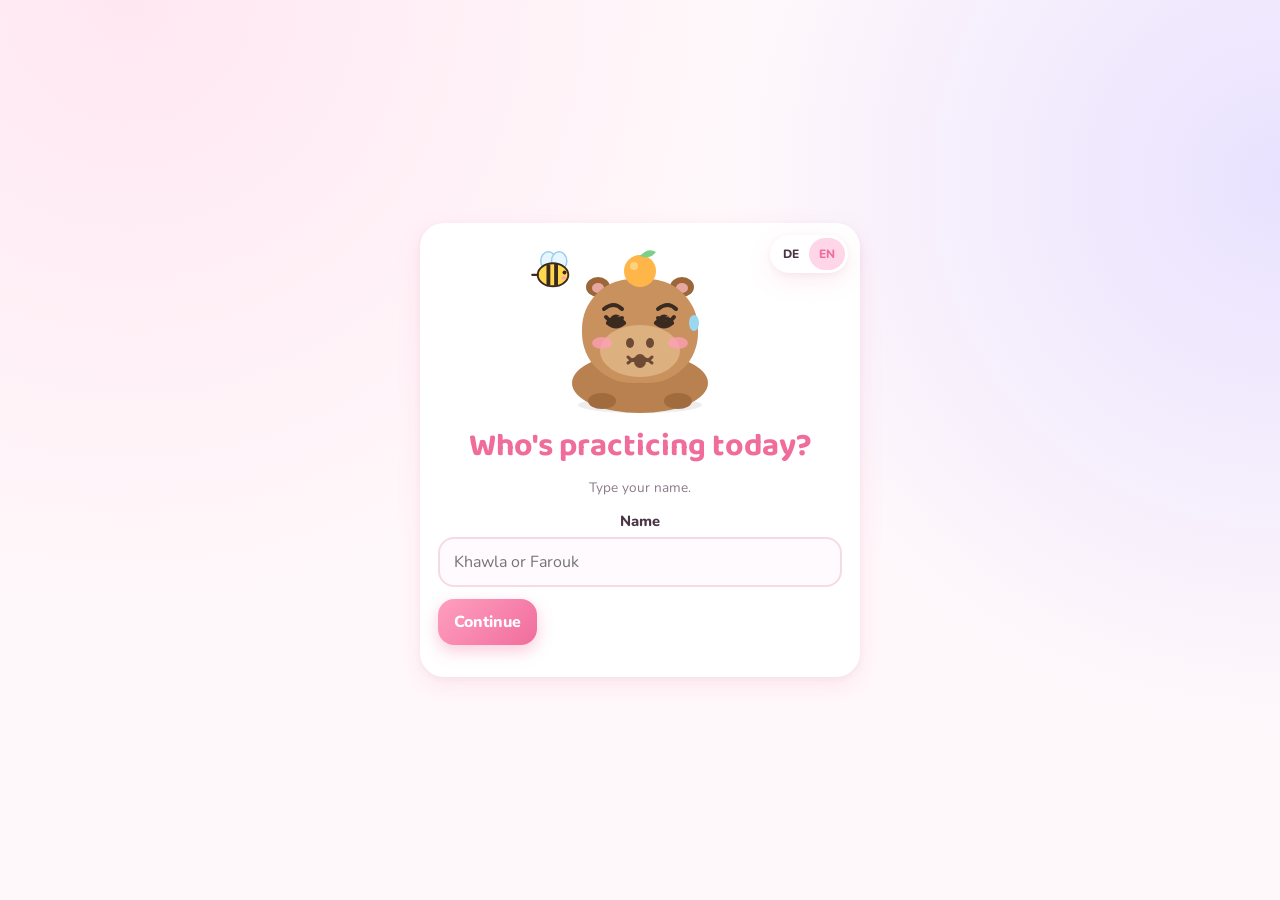
==== commit ac405bf3: "Show a full-screen warning when speech scoring cannot run. A missing, rejected, or exhausted Azure k" ====
--- a/index.html
+++ b/index.html
@@ -54,7 +54,15 @@
         <ellipse cx="90" cy="98" rx="4" ry="5" fill="#6d4a33"/>
         <ellipse cx="110" cy="98" rx="4" ry="5" fill="#6d4a33"/>
         <path class="mouth-smile" d="M88 112 q6 7 12 0 q6 7 12 0" fill="none" stroke="#6d4a33" stroke-width="3" stroke-linecap="round"/>
+        <path class="mouth-worry" d="M88 118 q12 -10 24 0" fill="none" stroke="#6d4a33" stroke-width="3" stroke-linecap="round"/>
         <ellipse class="mouth-o" cx="100" cy="116" rx="6" ry="7" fill="#6d4a33"/>
+        <g class="eyes-worry" fill="none" stroke="#3b2a20" stroke-width="4" stroke-linecap="round">
+          <path d="M66 72 q8 9 16 1"/>
+          <path d="M118 73 q8 9 16 -1"/>
+          <path d="M64 64 q10 -8 18 0"/>
+          <path d="M118 64 q10 -8 18 0"/>
+        </g>
+        <ellipse class="sweat" cx="154" cy="78" rx="5" ry="8" fill="#9ad7f0"/>
         <!-- yuzu on head -->
         <g class="yuzu">
           <circle cx="100" cy="26" r="16" fill="#ffb648"/>
@@ -143,7 +151,6 @@
           <button type="button" data-lang="de" aria-pressed="false">DE</button>
           <button type="button" data-lang="en" aria-pressed="true">EN</button>
         </div>
-        <span class="chip chip-demo" id="demoBadge" hidden data-i18n-title="chip.demo" title="Demo mode: simulated scores">DEMO</span>
       </div>
     </header>
 
@@ -344,13 +351,13 @@
 
       <section class="card only-admin">
         <h2><span data-i18n="azure.title">Azure ⚙️</span> <small data-i18n="azure.sub">Farouk only · admin</small></h2>
-        <div class="toggle-row">
-          <div>
-            <b data-i18n="demo.title">Demo mode</b>
-            <p class="muted" data-i18n="demo.help">Simulated scores, no key needed. Applies to both people on this device.</p>
-          </div>
-          <label class="switch"><input type="checkbox" id="demoToggle"><span></span></label>
-        </div>
+        <label class="label" for="strictnessSelect" data-i18n="strictness.label">Strictness for Khawla</label>
+        <select id="strictnessSelect">
+          <option value="gentle" data-i18n="strictness.gentle">Gentle</option>
+          <option value="normal" data-i18n="strictness.normal">Normal</option>
+          <option value="strict" data-i18n="strictness.strict">Strict</option>
+        </select>
+        <p class="muted" id="strictnessHelp"></p>
         <label class="label" for="keyInput" data-i18n="key.label">Azure Speech key</label>
         <div class="input-row">
           <input id="keyInput" type="password" autocomplete="off" spellcheck="false" data-i18n-placeholder="key.placeholder" placeholder="stored only on this device">
@@ -486,6 +493,20 @@
 
   <div class="toast" id="toast" role="status" aria-live="polite"></div>
 
+  <div id="keyWall" class="key-wall" hidden role="alertdialog" aria-modal="true" aria-labelledby="keyWallTitle">
+    <div class="key-wall-card">
+      <div class="mascot-big worried" aria-hidden="true">
+        <svg class="capy-svg"><use href="#capy"/></svg>
+      </div>
+      <h2 id="keyWallTitle">Go to Farouk! 💌</h2>
+      <p id="keyWallBody">Speech scoring isn't working on this phone, he needs to fix it.</p>
+      <div class="key-wall-actions">
+        <button class="btn btn-primary" id="keyWallAgain" type="button">Try again</button>
+        <button class="btn btn-ghost" id="keyWallSettings" type="button" hidden>Open Azure settings</button>
+      </div>
+    </div>
+  </div>
+
   <div id="guide" class="guide" hidden>
     <div class="guide-blocker"></div>
     <div class="guide-hole" id="guideHole"></div>
--- a/styles.css
+++ b/styles.css
@@ -130,6 +130,7 @@
 @keyframes wobble{0%,100%{transform:rotate(0)}25%{transform:rotate(-6deg)}75%{transform:rotate(6deg)}}
 .status{font-weight:800;margin:14px 0 2px;font-size:1.05rem}
 .hint{color:var(--muted);margin:0;font-size:.9rem}
+button.text-link{background:none;border:0;padding:0;margin:0;color:#1f7a4d;font:inherit;text-decoration:underline;cursor:pointer}
 
 /* ---------- mascot ---------- */
 .empty-card{text-align:center;background:linear-gradient(180deg,#fff,#fff8e6)}
@@ -138,13 +139,27 @@
 .bee-svg .wing{animation:flap .12s linear infinite alternate;transform-origin:30px 22px}
 @keyframes flap{to{transform:scaleY(.6)}}
 @keyframes fly{0%{transform:translate(0,0) rotate(-6deg)}25%{transform:translate(150px,-10px) rotate(6deg)}50%{transform:translate(170px,60px) scaleX(-1)}75%{transform:translate(10px,40px) scaleX(-1)}100%{transform:translate(0,0)}}
-.capy-svg .eyes-happy,.capy-svg .eyes-sleepy,.capy-svg .mouth-o{display:none}
+.capy-svg .eyes-happy,.capy-svg .eyes-sleepy,.capy-svg .eyes-worry,.capy-svg .mouth-o,.capy-svg .mouth-worry,.capy-svg .sweat{display:none}
 .happy .capy-svg .eyes-open{display:none}
 .happy .capy-svg .eyes-happy{display:inline}
 .sleepy .capy-svg .eyes-open,.sleepy .capy-svg .eyes-happy{display:none}
 .sleepy .capy-svg .eyes-sleepy{display:inline}
 .listen .capy-svg .mouth-smile{display:none}
 .listen .capy-svg .mouth-o{display:inline}
+.worried .capy-svg .eyes-open,.worried .capy-svg .mouth-smile{display:none}
+.worried .capy-svg .eyes-worry,.worried .capy-svg .mouth-worry,.worried .capy-svg .sweat{display:inline}
+.key-wall{position:fixed;inset:0;z-index:100;display:grid;place-items:center;padding:24px;background:#b42318;color:#fff;text-align:center}
+.key-wall[hidden]{display:none}
+.key-wall-card{width:min(420px,100%);display:grid;justify-items:center;gap:8px}
+.key-wall h2{font-family:var(--font-head);font-size:2rem;line-height:1.15;margin:0}
+.key-wall p{font-size:1.15rem;font-weight:700;line-height:1.35;margin:0;max-width:22rem}
+.key-wall-actions{display:grid;gap:10px;width:min(280px,100%);margin-top:10px}
+.key-wall .btn-primary{background:#fff;color:#b42318;box-shadow:none;font-size:1.05rem}
+.key-wall .btn-ghost{background:transparent;color:#fff;border:2px solid #fff}
+.key-wall .mascot-big{width:230px;height:196px}
+.key-wall.offline{background:#fff6e8;color:#3b2a20}
+.key-wall.offline .btn-primary{background:#3b2a20;color:#fff}
+.key-wall.offline .btn-ghost{color:#3b2a20;border-color:#3b2a20}
 .capy-svg .yuzu{animation:bob 3s ease-in-out infinite;transform-origin:100px 30px}
 @keyframes bob{0%,100%{transform:translateY(0)}50%{transform:translateY(-3px) rotate(4deg)}}
 .happy .capy-svg{animation:hop .6s ease 2}
